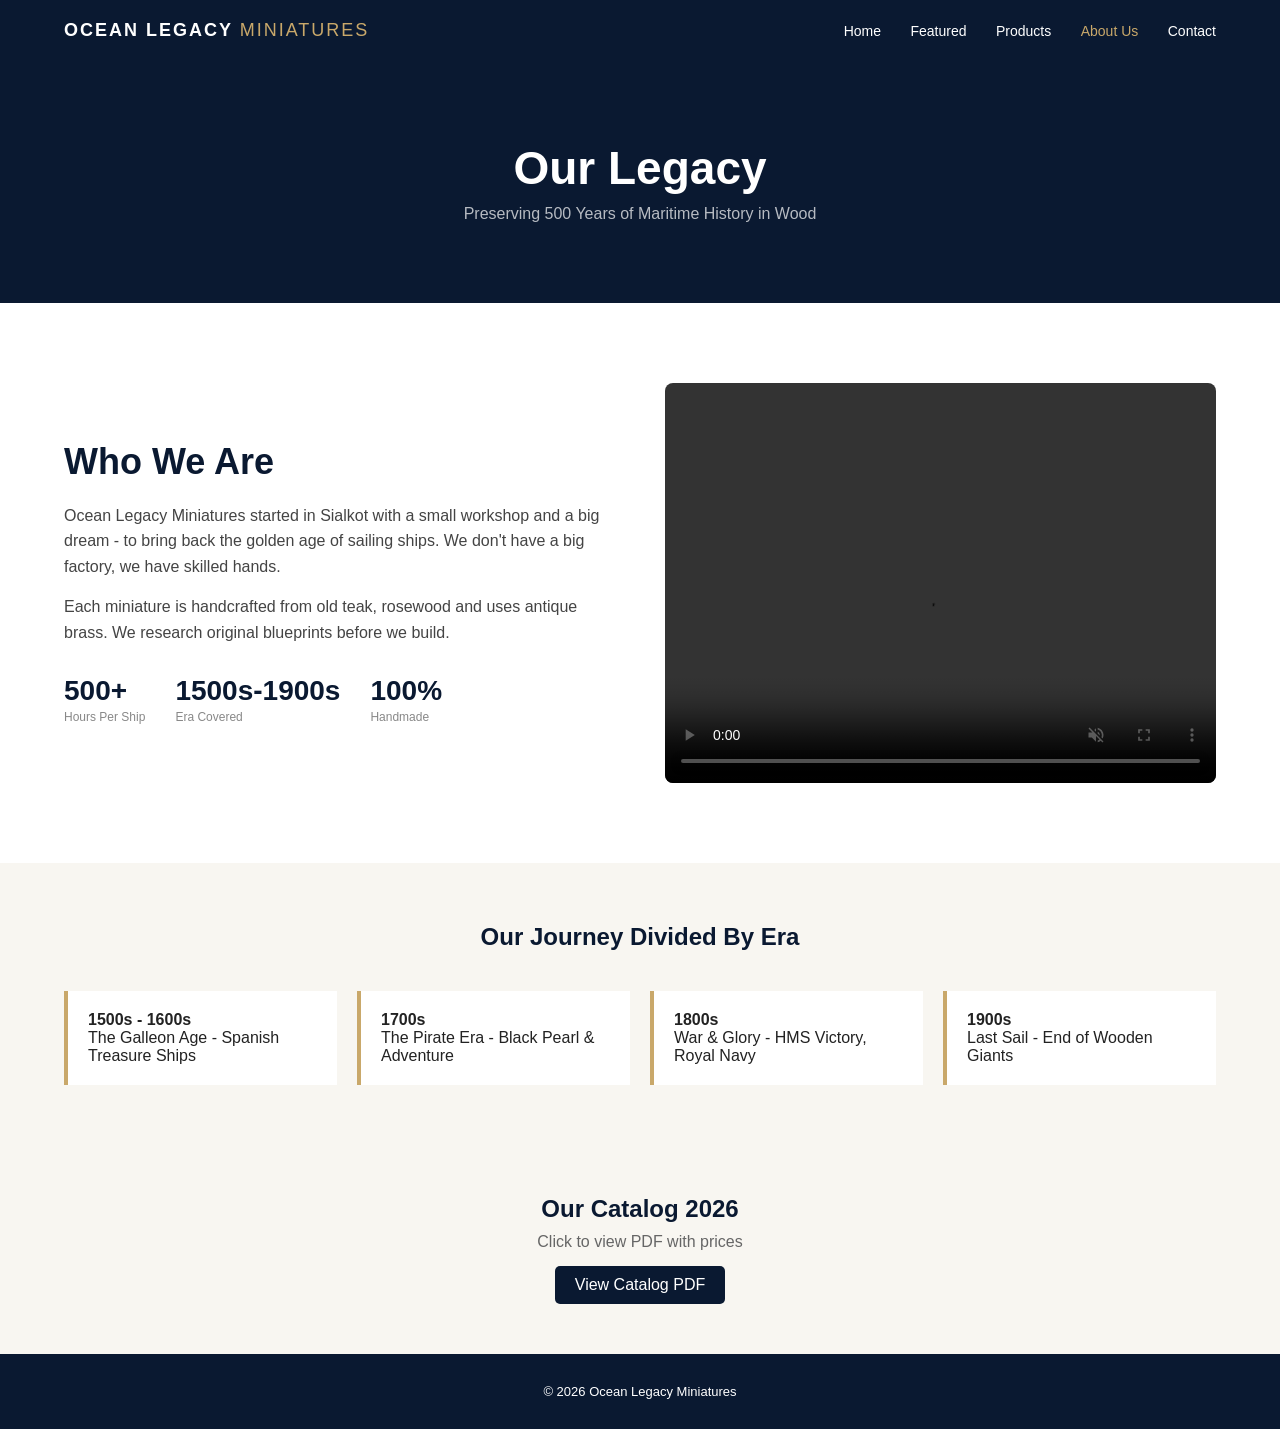
==== about.html @ 01c52fbf "Add files via upload" ====
<!DOCTYPE html>
<html lang="en">
<head>
    <meta charset="UTF-8">
    <meta name="viewport" content="width=device-width, initial-scale=1.0">
    <title>About Us - Ocean Legacy Miniatures</title>
    <link rel="stylesheet" href="style.css">
</head>
<body>

    <header class="navbar">
        <div class="logo">OCEAN LEGACY <span>MINIATURES</span></div>
        <nav>
            <a href="home.html">Home</a>
            <a href="featured.html">Featured</a>
            <a href="products.html">Products</a>
            <a href="about.html" class="active">About Us</a>
            <a href="contact.html">Contact</a>
        </nav>
    </header>

    <section class="page-header">
        <h1>Our Legacy</h1>
        <p>Preserving 500 Years of Maritime History in Wood</p>
    </section>

    <section class="about-section">
        <div class="container">
            <div class="about-grid">
                <div class="about-text">
                    <h2>Who We Are</h2>
                    <p>Ocean Legacy Miniatures started in Sialkot with a small workshop and a big dream - to bring back the golden age of sailing ships. We don't have a big factory, we have skilled hands.</p>
                    <p>Each miniature is handcrafted from old teak, rosewood and uses antique brass. We research original blueprints before we build.</p>

                    <div class="stats">
                        <div><strong>500+</strong><span>Hours Per Ship</span></div>
                        <div><strong>1500s-1900s</strong><span>Era Covered</span></div>
                        <div><strong>100%</strong><span>Handmade</span></div>
                    </div>
                </div>

                <div class="img-placeholder">
                    <video autoplay muted loop playsinline controls preload="metadata">
                        <source src="a.mp4" type="video/mp4">
                    </video>
                </div>
            </div>
        </div>
    </section>

    <section class="timeline">
        <div class="container">
            <h2>Our Journey Divided By Era</h2>
            <div class="timeline-grid">
                <div class="time-box"><h4>1500s - 1600s</h4><p>The Galleon Age - Spanish Treasure Ships</p></div>
                <div class="time-box"><h4>1700s</h4><p>The Pirate Era - Black Pearl &amp; Adventure</p></div>
                <div class="time-box"><h4>1800s</h4><p>War &amp; Glory - HMS Victory, Royal Navy</p></div>
                <div class="time-box"><h4>1900s</h4><p>Last Sail - End of Wooden Giants</p></div>
            </div>
        </div>
    </section>

    <section class="catalog-simple">
        <h2>Our Catalog 2026</h2>
        <p>Click to view PDF with prices</p>
        <a href="Ocean_Legacy_Catalog.pdf" target="_blank">View Catalog PDF</a>
    </section>

    <footer><p>© 2026 Ocean Legacy Miniatures</p></footer>

</body>
</html>
---- style.css ----
/* Ocean Legacy Miniatures */

* {
    margin: 0;
    padding: 0;
    box-sizing: border-box;
}

body {
    font-family: 'Segoe UI', Arial, sans-serif;
    background: #f8f6f1;
    color: #222;
}

img {
    max-width: 100%;
}

.container {
    width: 90%;
    max-width: 1200px;
    margin: 0 auto;
}

/* navbar */
.navbar {
    display: flex;
    justify-content: space-between;
    align-items: center;
    background: #0a1931;
    padding: 20px 5%;
    position: sticky;
    top: 0;
    z-index: 100;
}

.logo {
    color: white;
    font-size: 18px;
    font-weight: 800;
    letter-spacing: 2px;
}

.logo span {
    color: #c9a86a;
    font-weight: 300;
}

.navbar nav a {
    color: white;
    text-decoration: none;
    font-size: 14px;
    margin-left: 25px;
}

.navbar nav a:hover,
.navbar nav a.active {
    color: #c9a86a;
}

/* page header */
.page-header {
    background: #0a1931;
    color: white;
    text-align: center;
    padding: 80px 5%;
}

.page-header h1 {
    font-size: 46px;
}

.page-header p {
    margin-top: 10px;
    opacity: 0.7;
}

.category-filter {
    margin-top: 25px;
}

.cat-btn {
    display: inline-block;
    border: 1px solid #c9a86a;
    color: #c9a86a;
    text-decoration: none;
    padding: 8px 18px;
    margin: 5px;
}

.cat-btn:hover,
.cat-btn.active {
    background: #c9a86a;
    color: #0a1931;
}

/* home */
.full-banner img {
    width: 100%;
    height: 700px;
    object-fit: cover;
    display: block;
    max-width: none;
}

.details-section {
    background: white;
    padding: 80px 0;
}

.details-section h2 {
    text-align: center;
    font-size: 36px;
    color: #0a1931;
    margin-bottom: 50px;
}

.details-grid {
    display: grid;
    grid-template-columns: repeat(3, 1fr);
    gap: 30px;
}

.detail-box {
    background: #fcfaf7;
    border: 1px solid #e8e0d0;
    padding: 30px;
}

.detail-box h3 {
    color: #0a1931;
    margin-bottom: 10px;
}

/* product cards */
.product-category {
    padding: 60px 0;
}

.alt-bg {
    background: #fcfaf7;
}

.cat-title {
    color: #0a1931;
    font-size: 22px;
    border-bottom: 1px solid #e8e0d0;
    padding-bottom: 10px;
    margin-bottom: 30px;
}

.cat-title2 {
    color: #0a1931;
    font-size: 22px;
    text-align: center;
    border-bottom: 1px solid #e8e0d0;
    padding-bottom: 10px;
    margin-bottom: 30px;
}

.product-grid {
    display: grid;
    grid-template-columns: repeat(3, 1fr);
    gap: 25px;
}

.product-card {
    background: white;
    border: 1px solid #e8e0d0;
    overflow: hidden;
    transition: 0.3s;
}

.product-card:hover {
    transform: translateY(-5px);
    box-shadow: 0 10px 30px rgba(0, 0, 0, 0.1);
}

.card-img {
    display: block;
    height: 220px;
    overflow: hidden;
}

.card-img img {
    width: 100%;
    height: 100%;
    object-fit: cover;
    transition: 0.3s;
}

.card-img:hover img {
    transform: scale(1.1);
}

.card-info {
    padding: 20px;
}

.card-info h4 {
    color: #0a1931;
    margin: 5px 0;
}

.card-info p {
    color: #666;
    font-size: 13px;
    margin-bottom: 10px;
}

.year {
    color: #c9a86a;
    font-size: 11px;
    font-weight: 700;
    letter-spacing: 1px;
}

.price {
    color: #0a1931;
    font-weight: 800;
}

.custom-card {
    background: #0a1931;
    display: flex;
    align-items: center;
}

.custom-card h4,
.custom-card p {
    color: white;
}

.btn-small {
    display: inline-block;
    background: #c9a86a;
    color: #0a1931;
    text-decoration: none;
    font-size: 12px;
    font-weight: 700;
    padding: 8px 15px;
    margin-top: 15px;
}

/* about */
.about-section {
    background: white;
    padding: 80px 0;
}

.about-grid {
    display: grid;
    grid-template-columns: 1fr 1fr;
    gap: 50px;
    align-items: center;
}

.about-text h2 {
    color: #0a1931;
    font-size: 36px;
    margin-bottom: 20px;
}

.about-text p {
    color: #444;
    line-height: 1.6;
    margin-bottom: 15px;
}

.stats {
    display: flex;
    gap: 30px;
    margin-top: 30px;
}

.stats strong {
    display: block;
    color: #0a1931;
    font-size: 28px;
}

.stats span {
    color: #888;
    font-size: 12px;
}

.img-placeholder {
    height: 400px;
    border-radius: 8px;
    overflow: hidden;
}

.img-placeholder video {
    width: 100%;
    height: 100%;
    object-fit: cover;
}

.timeline {
    padding: 60px 0;
}

.timeline h2 {
    text-align: center;
    color: #0a1931;
    margin-bottom: 40px;
}

.timeline-grid {
    display: grid;
    grid-template-columns: repeat(4, 1fr);
    gap: 20px;
}

.time-box {
    background: white;
    border-left: 4px solid #c9a86a;
    padding: 20px;
}

.catalog-simple {
    text-align: center;
    padding: 50px 20px;
}

.catalog-simple h2 {
    color: #0a1931;
    margin-bottom: 10px;
}

.catalog-simple p {
    color: #666;
    margin-bottom: 15px;
}

.catalog-simple a {
    display: inline-block;
    background: #0a1931;
    color: white;
    text-decoration: none;
    padding: 10px 20px;
    border-radius: 5px;
}

/* contact */
.contact-section {
    padding: 40px 0;
}

.contact-wrapper {
    display: grid;
    grid-template-columns: 1fr 1.5fr;
    gap: 30px;
    background: white;
    padding: 30px;
}

.info-box {
    border-bottom: 1px solid #c9a86a;
    padding-bottom: 15px;
    margin-bottom: 15px;
}

.contact-form-main label {
    display: block;
    font-size: 13px;
    margin-top: 5px;
}

.contact-form-main input,
.contact-form-main select,
.contact-form-main textarea {
    width: 100%;
    padding: 10px;
    margin: 5px 0 10px;
    border: 1px solid #ddd;
}

.contact-form-main textarea {
    height: 110px;
}

.row {
    display: grid;
    grid-template-columns: 1fr 1fr;
    gap: 10px;
}

.btn {
    width: 100%;
    background: #0a1931;
    color: #c9a86a;
    font-weight: 700;
    padding: 12px;
    border: none;
    cursor: pointer;
}

.btn:hover {
    background: #122a5a;
}

.form-note {
    color: #888;
    font-size: 12px;
    margin-top: 8px;
}

footer {
    background: #0a1931;
    color: white;
    text-align: center;
    font-size: 13px;
    padding: 30px;
}

/* popup (uses :target so no js needed) */
.modal {
    display: none;
    position: fixed;
    top: 0;
    left: 0;
    width: 100%;
    height: 100%;
    z-index: 1000;
    align-items: center;
    justify-content: center;
}

.modal:target {
    display: flex;
}

.modal-bg {
    position: absolute;
    top: 0;
    left: 0;
    width: 100%;
    height: 100%;
    background: rgba(10, 25, 49, 0.85);
}

.modal-box {
    position: relative;
    display: grid;
    grid-template-columns: 1.3fr 1fr;
    width: 90%;
    max-width: 950px;
    background: white;
    overflow: hidden;
}

.modal-close {
    position: absolute;
    top: 8px;
    right: 14px;
    z-index: 2;
    color: white;
    font-size: 32px;
    text-decoration: none;
}

.modal-img {
    min-height: 400px;
    overflow: hidden;
}

.modal-img img {
    width: 100%;
    height: 100%;
    object-fit: cover;
    transition: 0.4s;
}

.modal-img:hover img {
    transform: scale(1.25);
}

.modal-info {
    display: flex;
    flex-direction: column;
    justify-content: center;
    padding: 40px 30px;
}

.modal-info h3 {
    color: #0a1931;
    font-size: 28px;
    margin: 6px 0;
}

.modal-info p {
    color: #666;
}

.modal-price {
    color: #0a1931;
    font-size: 32px;
    font-weight: 800;
    margin: 15px 0 25px;
}

.btn-buy,
.btn-cart {
    display: block;
    text-align: center;
    text-decoration: none;
    font-weight: 700;
    padding: 14px;
    margin-bottom: 12px;
}

.btn-buy {
    background: #c9a86a;
    color: #0a1931;
}

.btn-cart {
    background: #0a1931;
    color: #c9a86a;
}

/* mobile */
@media (max-width: 768px) {
    .navbar {
        flex-direction: column;
        gap: 10px;
    }

    .navbar nav a {
        margin: 0 8px;
    }

    .page-header h1 {
        font-size: 32px;
    }

    .full-banner img {
        height: auto;
    }

    .details-grid,
    .product-grid,
    .about-grid,
    .timeline-grid,
    .contact-wrapper,
    .row,
    .modal-box {
        grid-template-columns: 1fr;
    }

    .modal-box {
        max-height: 90vh;
        overflow-y: auto;
    }

    .modal-img {
        min-height: 220px;
    }
}
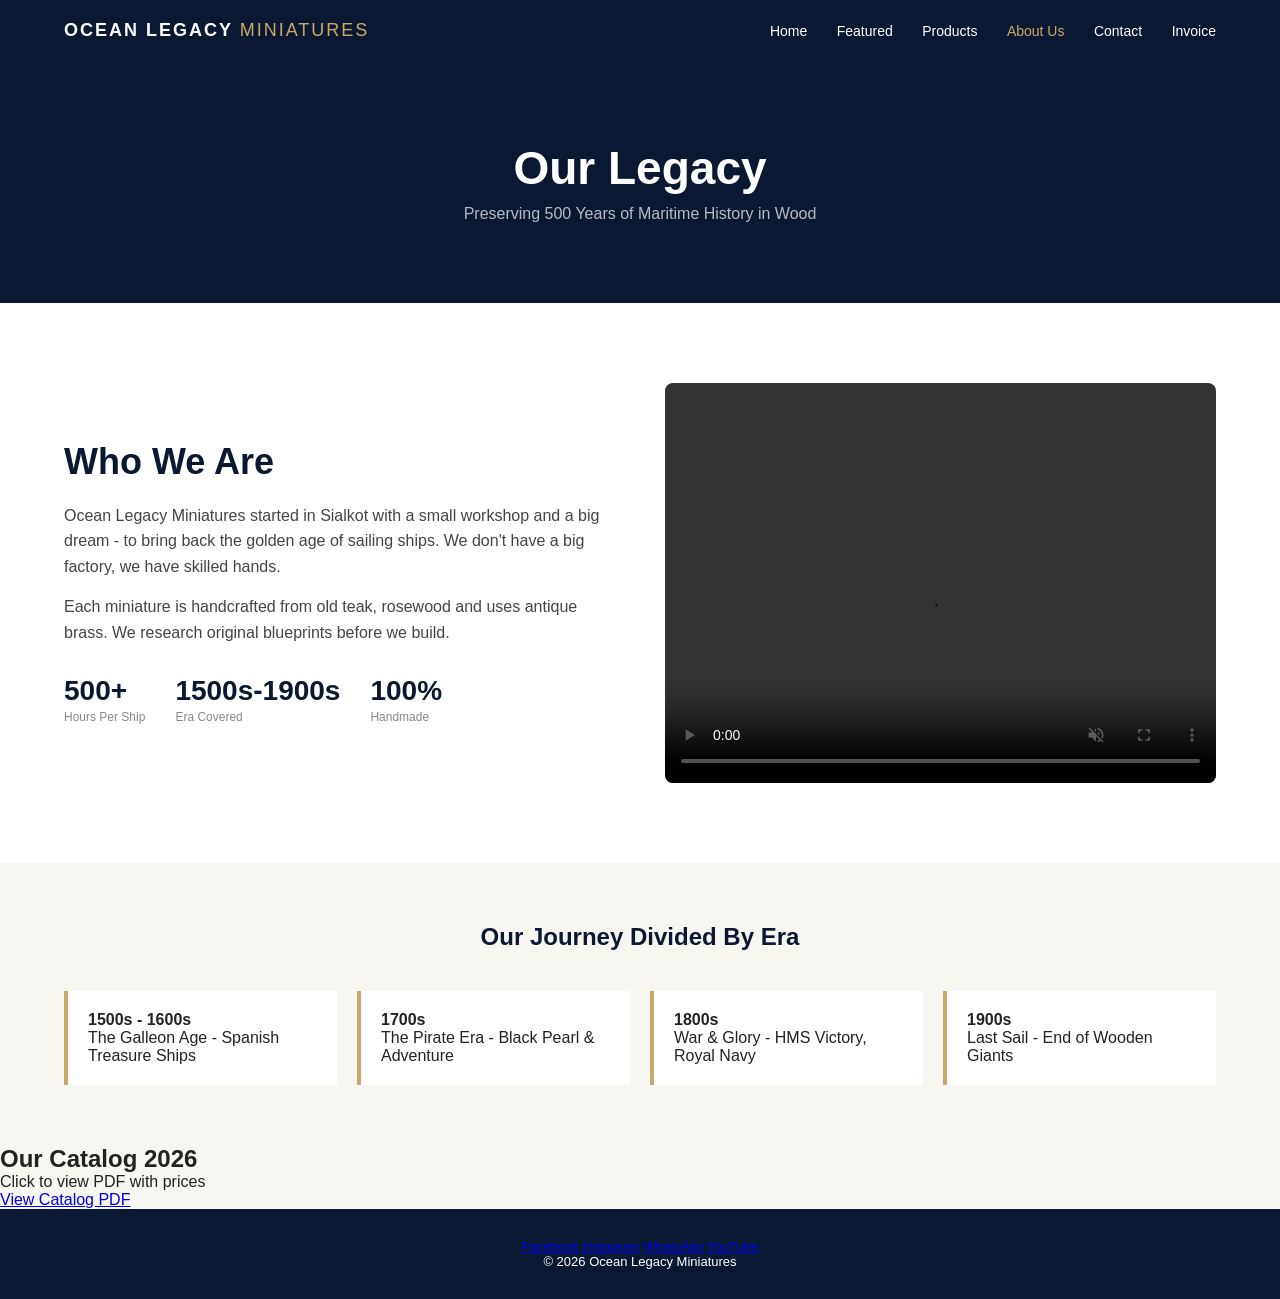
==== commit 7f0ecdce: "Add files via upload" ====
--- a/about.html
+++ b/about.html
@@ -1,72 +1,82 @@
-<!DOCTYPE html>
-<html lang="en">
-<head>
-    <meta charset="UTF-8">
-    <meta name="viewport" content="width=device-width, initial-scale=1.0">
-    <title>About Us - Ocean Legacy Miniatures</title>
-    <link rel="stylesheet" href="style.css">
-</head>
-<body>
-
-    <header class="navbar">
-        <div class="logo">OCEAN LEGACY <span>MINIATURES</span></div>
-        <nav>
-            <a href="home.html">Home</a>
-            <a href="featured.html">Featured</a>
-            <a href="products.html">Products</a>
-            <a href="about.html" class="active">About Us</a>
-            <a href="contact.html">Contact</a>
-        </nav>
-    </header>
-
-    <section class="page-header">
-        <h1>Our Legacy</h1>
-        <p>Preserving 500 Years of Maritime History in Wood</p>
-    </section>
-
-    <section class="about-section">
-        <div class="container">
-            <div class="about-grid">
-                <div class="about-text">
-                    <h2>Who We Are</h2>
-                    <p>Ocean Legacy Miniatures started in Sialkot with a small workshop and a big dream - to bring back the golden age of sailing ships. We don't have a big factory, we have skilled hands.</p>
-                    <p>Each miniature is handcrafted from old teak, rosewood and uses antique brass. We research original blueprints before we build.</p>
-
-                    <div class="stats">
-                        <div><strong>500+</strong><span>Hours Per Ship</span></div>
-                        <div><strong>1500s-1900s</strong><span>Era Covered</span></div>
-                        <div><strong>100%</strong><span>Handmade</span></div>
-                    </div>
-                </div>
-
-                <div class="img-placeholder">
-                    <video autoplay muted loop playsinline controls preload="metadata">
-                        <source src="a.mp4" type="video/mp4">
-                    </video>
-                </div>
-            </div>
-        </div>
-    </section>
-
-    <section class="timeline">
-        <div class="container">
-            <h2>Our Journey Divided By Era</h2>
-            <div class="timeline-grid">
-                <div class="time-box"><h4>1500s - 1600s</h4><p>The Galleon Age - Spanish Treasure Ships</p></div>
-                <div class="time-box"><h4>1700s</h4><p>The Pirate Era - Black Pearl &amp; Adventure</p></div>
-                <div class="time-box"><h4>1800s</h4><p>War &amp; Glory - HMS Victory, Royal Navy</p></div>
-                <div class="time-box"><h4>1900s</h4><p>Last Sail - End of Wooden Giants</p></div>
-            </div>
-        </div>
-    </section>
-
-    <section class="catalog-simple">
-        <h2>Our Catalog 2026</h2>
-        <p>Click to view PDF with prices</p>
-        <a href="Ocean_Legacy_Catalog.pdf" target="_blank">View Catalog PDF</a>
-    </section>
-
-    <footer><p>© 2026 Ocean Legacy Miniatures</p></footer>
-
-</body>
-</html>
+<!DOCTYPE html>
+<html lang="en">
+<head>
+    <meta charset="UTF-8">
+    <meta name="viewport" content="width=device-width, initial-scale=1.0">
+    <title>About Us - Ocean Legacy Miniatures</title>
+    <link rel="stylesheet" href="style.css">
+    <link rel="stylesheet" href="social.css">
+</head>
+<body>
+
+    <header class="navbar">
+        <div class="logo">OCEAN LEGACY <span>MINIATURES</span></div>
+        <nav>
+             <a href="index.html">Home</a>
+            <a href="featured.html">Featured</a>
+            <a href="products.html">Products</a>
+            <a href="about.html" class="active">About Us</a>
+            <a href="contact.html">Contact</a>
+            <a href="invoice.html" >Invoice</a>
+        </nav>
+    </header>
+
+    <section class="page-header">
+        <h1>Our Legacy</h1>
+        <p>Preserving 500 Years of Maritime History in Wood</p>
+    </section>
+
+    <section class="about-section">
+        <div class="container">
+            <div class="about-grid">
+                <div class="about-text">
+                    <h2>Who We Are</h2>
+                    <p>Ocean Legacy Miniatures started in Sialkot with a small workshop and a big dream - to bring back the golden age of sailing ships. We don't have a big factory, we have skilled hands.</p>
+                    <p>Each miniature is handcrafted from old teak, rosewood and uses antique brass. We research original blueprints before we build.</p>
+
+                    <div class="stats">
+                        <div><strong>500+</strong><span>Hours Per Ship</span></div>
+                        <div><strong>1500s-1900s</strong><span>Era Covered</span></div>
+                        <div><strong>100%</strong><span>Handmade</span></div>
+                    </div>
+                </div>
+
+                <div class="img-placeholder">
+                    <video autoplay muted loop playsinline controls preload="metadata">
+                        <source src="a.mp4" type="video/mp4">
+                    </video>
+                </div>
+            </div>
+        </div>
+    </section>
+
+    <section class="timeline">
+        <div class="container">
+            <h2>Our Journey Divided By Era</h2>
+            <div class="timeline-grid">
+                <div class="time-box"><h4>1500s - 1600s</h4><p>The Galleon Age - Spanish Treasure Ships</p></div>
+                <div class="time-box"><h4>1700s</h4><p>The Pirate Era - Black Pearl &amp; Adventure</p></div>
+                <div class="time-box"><h4>1800s</h4><p>War &amp; Glory - HMS Victory, Royal Navy</p></div>
+                <div class="time-box"><h4>1900s</h4><p>Last Sail - End of Wooden Giants</p></div>
+            </div>
+        </div>
+    </section>
+
+    <section class="catalog">
+        <h2>Our Catalog 2026</h2>
+        <p>Click to view PDF with prices</p>
+        <a href="Ocean_Legacy_Catalog.pdf" target="_blank">View Catalog PDF</a>
+    </section>
+
+    <footer>
+        <div class="social-links">
+            <a href="https://facebook.com/YOUR_PAGE" target="_blank" rel="noopener noreferrer">Facebook</a>
+            <a href="https://instagram.com/YOUR_PAGE" target="_blank" rel="noopener noreferrer">Instagram</a>
+            <a href="https://wa.me/923000000000" target="_blank" rel="noopener noreferrer">WhatsApp</a>
+            <a href="https://youtube.com/" target="_blank" rel="noopener noreferrer">YouTube</a>
+        </div>
+        <p>© 2026 Ocean Legacy Miniatures</p>
+    </footer>
+
+</body>
+</html>
--- a/style.css
+++ b/style.css
@@ -1,560 +1,560 @@
-/* Ocean Legacy Miniatures */
-
-* {
-    margin: 0;
-    padding: 0;
-    box-sizing: border-box;
-}
-
-body {
-    font-family: 'Segoe UI', Arial, sans-serif;
-    background: #f8f6f1;
-    color: #222;
-}
-
-img {
-    max-width: 100%;
-}
-
-.container {
-    width: 90%;
-    max-width: 1200px;
-    margin: 0 auto;
-}
-
-/* navbar */
-.navbar {
-    display: flex;
-    justify-content: space-between;
-    align-items: center;
-    background: #0a1931;
-    padding: 20px 5%;
-    position: sticky;
-    top: 0;
-    z-index: 100;
-}
-
-.logo {
-    color: white;
-    font-size: 18px;
-    font-weight: 800;
-    letter-spacing: 2px;
-}
-
-.logo span {
-    color: #c9a86a;
-    font-weight: 300;
-}
-
-.navbar nav a {
-    color: white;
-    text-decoration: none;
-    font-size: 14px;
-    margin-left: 25px;
-}
-
-.navbar nav a:hover,
-.navbar nav a.active {
-    color: #c9a86a;
-}
-
-/* page header */
-.page-header {
-    background: #0a1931;
-    color: white;
-    text-align: center;
-    padding: 80px 5%;
-}
-
-.page-header h1 {
-    font-size: 46px;
-}
-
-.page-header p {
-    margin-top: 10px;
-    opacity: 0.7;
-}
-
-.category-filter {
-    margin-top: 25px;
-}
-
-.cat-btn {
-    display: inline-block;
-    border: 1px solid #c9a86a;
-    color: #c9a86a;
-    text-decoration: none;
-    padding: 8px 18px;
-    margin: 5px;
-}
-
-.cat-btn:hover,
-.cat-btn.active {
-    background: #c9a86a;
-    color: #0a1931;
-}
-
-/* home */
-.full-banner img {
-    width: 100%;
-    height: 700px;
-    object-fit: cover;
-    display: block;
-    max-width: none;
-}
-
-.details-section {
-    background: white;
-    padding: 80px 0;
-}
-
-.details-section h2 {
-    text-align: center;
-    font-size: 36px;
-    color: #0a1931;
-    margin-bottom: 50px;
-}
-
-.details-grid {
-    display: grid;
-    grid-template-columns: repeat(3, 1fr);
-    gap: 30px;
-}
-
-.detail-box {
-    background: #fcfaf7;
-    border: 1px solid #e8e0d0;
-    padding: 30px;
-}
-
-.detail-box h3 {
-    color: #0a1931;
-    margin-bottom: 10px;
-}
-
-/* product cards */
-.product-category {
-    padding: 60px 0;
-}
-
-.alt-bg {
-    background: #fcfaf7;
-}
-
-.cat-title {
-    color: #0a1931;
-    font-size: 22px;
-    border-bottom: 1px solid #e8e0d0;
-    padding-bottom: 10px;
-    margin-bottom: 30px;
-}
-
-.cat-title2 {
-    color: #0a1931;
-    font-size: 22px;
-    text-align: center;
-    border-bottom: 1px solid #e8e0d0;
-    padding-bottom: 10px;
-    margin-bottom: 30px;
-}
-
-.product-grid {
-    display: grid;
-    grid-template-columns: repeat(3, 1fr);
-    gap: 25px;
-}
-
-.product-card {
-    background: white;
-    border: 1px solid #e8e0d0;
-    overflow: hidden;
-    transition: 0.3s;
-}
-
-.product-card:hover {
-    transform: translateY(-5px);
-    box-shadow: 0 10px 30px rgba(0, 0, 0, 0.1);
-}
-
-.card-img {
-    display: block;
-    height: 220px;
-    overflow: hidden;
-}
-
-.card-img img {
-    width: 100%;
-    height: 100%;
-    object-fit: cover;
-    transition: 0.3s;
-}
-
-.card-img:hover img {
-    transform: scale(1.1);
-}
-
-.card-info {
-    padding: 20px;
-}
-
-.card-info h4 {
-    color: #0a1931;
-    margin: 5px 0;
-}
-
-.card-info p {
-    color: #666;
-    font-size: 13px;
-    margin-bottom: 10px;
-}
-
-.year {
-    color: #c9a86a;
-    font-size: 11px;
-    font-weight: 700;
-    letter-spacing: 1px;
-}
-
-.price {
-    color: #0a1931;
-    font-weight: 800;
-}
-
-.custom-card {
-    background: #0a1931;
-    display: flex;
-    align-items: center;
-}
-
-.custom-card h4,
-.custom-card p {
-    color: white;
-}
-
-.btn-small {
-    display: inline-block;
-    background: #c9a86a;
-    color: #0a1931;
-    text-decoration: none;
-    font-size: 12px;
-    font-weight: 700;
-    padding: 8px 15px;
-    margin-top: 15px;
-}
-
-/* about */
-.about-section {
-    background: white;
-    padding: 80px 0;
-}
-
-.about-grid {
-    display: grid;
-    grid-template-columns: 1fr 1fr;
-    gap: 50px;
-    align-items: center;
-}
-
-.about-text h2 {
-    color: #0a1931;
-    font-size: 36px;
-    margin-bottom: 20px;
-}
-
-.about-text p {
-    color: #444;
-    line-height: 1.6;
-    margin-bottom: 15px;
-}
-
-.stats {
-    display: flex;
-    gap: 30px;
-    margin-top: 30px;
-}
-
-.stats strong {
-    display: block;
-    color: #0a1931;
-    font-size: 28px;
-}
-
-.stats span {
-    color: #888;
-    font-size: 12px;
-}
-
-.img-placeholder {
-    height: 400px;
-    border-radius: 8px;
-    overflow: hidden;
-}
-
-.img-placeholder video {
-    width: 100%;
-    height: 100%;
-    object-fit: cover;
-}
-
-.timeline {
-    padding: 60px 0;
-}
-
-.timeline h2 {
-    text-align: center;
-    color: #0a1931;
-    margin-bottom: 40px;
-}
-
-.timeline-grid {
-    display: grid;
-    grid-template-columns: repeat(4, 1fr);
-    gap: 20px;
-}
-
-.time-box {
-    background: white;
-    border-left: 4px solid #c9a86a;
-    padding: 20px;
-}
-
-.catalog-simple {
-    text-align: center;
-    padding: 50px 20px;
-}
-
-.catalog-simple h2 {
-    color: #0a1931;
-    margin-bottom: 10px;
-}
-
-.catalog-simple p {
-    color: #666;
-    margin-bottom: 15px;
-}
-
-.catalog-simple a {
-    display: inline-block;
-    background: #0a1931;
-    color: white;
-    text-decoration: none;
-    padding: 10px 20px;
-    border-radius: 5px;
-}
-
-/* contact */
-.contact-section {
-    padding: 40px 0;
-}
-
-.contact-wrapper {
-    display: grid;
-    grid-template-columns: 1fr 1.5fr;
-    gap: 30px;
-    background: white;
-    padding: 30px;
-}
-
-.info-box {
-    border-bottom: 1px solid #c9a86a;
-    padding-bottom: 15px;
-    margin-bottom: 15px;
-}
-
-.contact-form-main label {
-    display: block;
-    font-size: 13px;
-    margin-top: 5px;
-}
-
-.contact-form-main input,
-.contact-form-main select,
-.contact-form-main textarea {
-    width: 100%;
-    padding: 10px;
-    margin: 5px 0 10px;
-    border: 1px solid #ddd;
-}
-
-.contact-form-main textarea {
-    height: 110px;
-}
-
-.row {
-    display: grid;
-    grid-template-columns: 1fr 1fr;
-    gap: 10px;
-}
-
-.btn {
-    width: 100%;
-    background: #0a1931;
-    color: #c9a86a;
-    font-weight: 700;
-    padding: 12px;
-    border: none;
-    cursor: pointer;
-}
-
-.btn:hover {
-    background: #122a5a;
-}
-
-.form-note {
-    color: #888;
-    font-size: 12px;
-    margin-top: 8px;
-}
-
-footer {
-    background: #0a1931;
-    color: white;
-    text-align: center;
-    font-size: 13px;
-    padding: 30px;
-}
-
-/* popup (uses :target so no js needed) */
-.modal {
-    display: none;
-    position: fixed;
-    top: 0;
-    left: 0;
-    width: 100%;
-    height: 100%;
-    z-index: 1000;
-    align-items: center;
-    justify-content: center;
-}
-
-.modal:target {
-    display: flex;
-}
-
-.modal-bg {
-    position: absolute;
-    top: 0;
-    left: 0;
-    width: 100%;
-    height: 100%;
-    background: rgba(10, 25, 49, 0.85);
-}
-
-.modal-box {
-    position: relative;
-    display: grid;
-    grid-template-columns: 1.3fr 1fr;
-    width: 90%;
-    max-width: 950px;
-    background: white;
-    overflow: hidden;
-}
-
-.modal-close {
-    position: absolute;
-    top: 8px;
-    right: 14px;
-    z-index: 2;
-    color: white;
-    font-size: 32px;
-    text-decoration: none;
-}
-
-.modal-img {
-    min-height: 400px;
-    overflow: hidden;
-}
-
-.modal-img img {
-    width: 100%;
-    height: 100%;
-    object-fit: cover;
-    transition: 0.4s;
-}
-
-.modal-img:hover img {
-    transform: scale(1.25);
-}
-
-.modal-info {
-    display: flex;
-    flex-direction: column;
-    justify-content: center;
-    padding: 40px 30px;
-}
-
-.modal-info h3 {
-    color: #0a1931;
-    font-size: 28px;
-    margin: 6px 0;
-}
-
-.modal-info p {
-    color: #666;
-}
-
-.modal-price {
-    color: #0a1931;
-    font-size: 32px;
-    font-weight: 800;
-    margin: 15px 0 25px;
-}
-
-.btn-buy,
-.btn-cart {
-    display: block;
-    text-align: center;
-    text-decoration: none;
-    font-weight: 700;
-    padding: 14px;
-    margin-bottom: 12px;
-}
-
-.btn-buy {
-    background: #c9a86a;
-    color: #0a1931;
-}
-
-.btn-cart {
-    background: #0a1931;
-    color: #c9a86a;
-}
-
-/* mobile */
-@media (max-width: 768px) {
-    .navbar {
-        flex-direction: column;
-        gap: 10px;
-    }
-
-    .navbar nav a {
-        margin: 0 8px;
-    }
-
-    .page-header h1 {
-        font-size: 32px;
-    }
-
-    .full-banner img {
-        height: auto;
-    }
-
-    .details-grid,
-    .product-grid,
-    .about-grid,
-    .timeline-grid,
-    .contact-wrapper,
-    .row,
-    .modal-box {
-        grid-template-columns: 1fr;
-    }
-
-    .modal-box {
-        max-height: 90vh;
-        overflow-y: auto;
-    }
-
-    .modal-img {
-        min-height: 220px;
-    }
-}
+
+
+* {
+    margin: 0;
+    padding: 0;
+    box-sizing: border-box;
+}
+
+body {
+    font-family: 'Segoe UI', Arial, sans-serif;
+    background: #f8f6f1;
+    color: #222;
+}
+
+img {
+    max-width: 100%;
+}
+
+.container {
+    width: 90%;
+    max-width: 1200px;
+    margin: 0 auto;
+}
+
+/* navbar */
+.navbar {
+    display: flex;
+    justify-content: space-between;
+    align-items: center;
+    background: #0a1931;
+    padding: 20px 5%;
+    position: sticky;
+    top: 0;
+    z-index: 100;
+}
+
+.logo {
+    color: white;
+    font-size: 18px;
+    font-weight: 800;
+    letter-spacing: 2px;
+}
+
+.logo span {
+    color: #c9a86a;
+    font-weight: 300;
+}
+
+.navbar nav a {
+    color: white;
+    text-decoration: none;
+    font-size: 14px;
+    margin-left: 25px;
+}
+
+.navbar nav a:hover,
+.navbar nav a.active {
+    color: #c9a86a;
+}
+
+/* page header */
+.page-header {
+    background: #0a1931;
+    color: white;
+    text-align: center;
+    padding: 80px 5%;
+}
+
+.page-header h1 {
+    font-size: 46px;
+}
+
+.page-header p {
+    margin-top: 10px;
+    opacity: 0.7;
+}
+
+.category-filter {
+    margin-top: 25px;
+}
+
+.cat-btn {
+    display: inline-block;
+    border: 1px solid #c9a86a;
+    color: #c9a86a;
+    text-decoration: none;
+    padding: 8px 18px;
+    margin: 5px;
+}
+
+.cat-btn:hover,
+.cat-btn.active {
+    background: #c9a86a;
+    color: #0a1931;
+}
+
+/* home */
+.full-banner img {
+    width: 100%;
+    height: 700px;
+    object-fit: cover;
+    display: block;
+    max-width: none;
+}
+
+.details-section {
+    background: white;
+    padding: 80px 0;
+}
+
+.details-section h2 {
+    text-align: center;
+    font-size: 36px;
+    color: #0a1931;
+    margin-bottom: 50px;
+}
+
+.details-grid {
+    display: grid;
+    grid-template-columns: repeat(3, 1fr);
+    gap: 30px;
+}
+
+.detail-box {
+    background: #fcfaf7;
+    border: 1px solid #e8e0d0;
+    padding: 30px;
+}
+
+.detail-box h3 {
+    color: #0a1931;
+    margin-bottom: 10px;
+}
+
+/* product cards */
+.product-category {
+    padding: 60px 0;
+}
+
+.alt-bg {
+    background: #fcfaf7;
+}
+
+.cat-title {
+    color: #0a1931;
+    font-size: 22px;
+    border-bottom: 1px solid #e8e0d0;
+    padding-bottom: 10px;
+    margin-bottom: 30px;
+}
+
+.cat-title2 {
+    color: #0a1931;
+    font-size: 22px;
+    text-align: center;
+    border-bottom: 1px solid #e8e0d0;
+    padding-bottom: 10px;
+    margin-bottom: 30px;
+}
+
+.product-grid {
+    display: grid;
+    grid-template-columns: repeat(3, 1fr);
+    gap: 25px;
+}
+
+.product-card {
+    background: white;
+    border: 1px solid #e8e0d0;
+    overflow: hidden;
+    transition: 0.3s;
+}
+
+.product-card:hover {
+    transform: translateY(-5px);
+    box-shadow: 0 10px 30px rgba(0, 0, 0, 0.1);
+}
+
+.card-img {
+    display: block;
+    height: 220px;
+    overflow: hidden;
+}
+
+.card-img img {
+    width: 100%;
+    height: 100%;
+    object-fit: cover;
+    transition: 0.3s;
+}
+
+.card-img:hover img {
+    transform: scale(1.1);
+}
+
+.card-info {
+    padding: 20px;
+}
+
+.card-info h4 {
+    color: #0a1931;
+    margin: 5px 0;
+}
+
+.card-info p {
+    color: #666;
+    font-size: 13px;
+    margin-bottom: 10px;
+}
+
+.year {
+    color: #c9a86a;
+    font-size: 11px;
+    font-weight: 700;
+    letter-spacing: 1px;
+}
+
+.price {
+    color: #0a1931;
+    font-weight: 800;
+}
+
+.custom-card {
+    background: #0a1931;
+    display: flex;
+    align-items: center;
+}
+
+.custom-card h4,
+.custom-card p {
+    color: white;
+}
+
+.btn-small {
+    display: inline-block;
+    background: #c9a86a;
+    color: #0a1931;
+    text-decoration: none;
+    font-size: 12px;
+    font-weight: 700;
+    padding: 8px 15px;
+    margin-top: 15px;
+}
+
+/* about */
+.about-section {
+    background: white;
+    padding: 80px 0;
+}
+
+.about-grid {
+    display: grid;
+    grid-template-columns: 1fr 1fr;
+    gap: 50px;
+    align-items: center;
+}
+
+.about-text h2 {
+    color: #0a1931;
+    font-size: 36px;
+    margin-bottom: 20px;
+}
+
+.about-text p {
+    color: #444;
+    line-height: 1.6;
+    margin-bottom: 15px;
+}
+
+.stats {
+    display: flex;
+    gap: 30px;
+    margin-top: 30px;
+}
+
+.stats strong {
+    display: block;
+    color: #0a1931;
+    font-size: 28px;
+}
+
+.stats span {
+    color: #888;
+    font-size: 12px;
+}
+
+.img-placeholder {
+    height: 400px;
+    border-radius: 8px;
+    overflow: hidden;
+}
+
+.img-placeholder video {
+    width: 100%;
+    height: 100%;
+    object-fit: cover;
+}
+
+.timeline {
+    padding: 60px 0;
+}
+
+.timeline h2 {
+    text-align: center;
+    color: #0a1931;
+    margin-bottom: 40px;
+}
+
+.timeline-grid {
+    display: grid;
+    grid-template-columns: repeat(4, 1fr);
+    gap: 20px;
+}
+
+.time-box {
+    background: white;
+    border-left: 4px solid #c9a86a;
+    padding: 20px;
+}
+
+.catalog-simple{
+    text-align: center;
+    padding: 50px 20px;
+}
+
+.catalog-simple h2 {
+    color: #0a1931;
+    margin-bottom: 10px;
+}
+
+.catalog-simple p {
+    color: #666;
+    margin-bottom: 15px;
+}
+
+.catalog-simple a {
+    display: inline-block;
+    background: #0a1931;
+    color: white;
+    text-decoration: none;
+    padding: 10px 20px;
+    border-radius: 5px;
+}
+
+/* contact */
+.contact-section {
+    padding: 40px 0;
+}
+
+.contact-wrapper {
+    display: grid;
+    grid-template-columns: 1fr 1.5fr;
+    gap: 30px;
+    background: white;
+    padding: 30px;
+}
+
+.info-box {
+    border-bottom: 1px solid #c9a86a;
+    padding-bottom: 15px;
+    margin-bottom: 15px;
+}
+
+.contact-form-main label {
+    display: block;
+    font-size: 13px;
+    margin-top: 5px;
+}
+
+.contact-form-main input,
+.contact-form-main select,
+.contact-form-main textarea {
+    width: 100%;
+    padding: 10px;
+    margin: 5px 0 10px;
+    border: 1px solid #ddd;
+}
+
+.contact-form-main textarea {
+    height: 110px;
+}
+
+.row {
+    display: grid;
+    grid-template-columns: 1fr 1fr;
+    gap: 10px;
+}
+
+.btn {
+    width: 100%;
+    background: #0a1931;
+    color: #c9a86a;
+    font-weight: 700;
+    padding: 12px;
+    border: none;
+    cursor: pointer;
+}
+
+.btn:hover {
+    background: #122a5a;
+}
+
+.form-note {
+    color: #888;
+    font-size: 12px;
+    margin-top: 8px;
+}
+
+footer {
+    background: #0a1931;
+    color: white;
+    text-align: center;
+    font-size: 13px;
+    padding: 30px;
+}
+
+/* popup (uses :target so no js needed) */
+.modal {
+    display: none;
+    position: fixed;
+    top: 0;
+    left: 0;
+    width: 100%;
+    height: 100%;
+    z-index: 1000;
+    align-items: center;
+    justify-content: center;
+}
+
+.modal:target {
+    display: flex;
+}
+
+.modal-bg {
+    position: absolute;
+    top: 0;
+    left: 0;
+    width: 100%;
+    height: 100%;
+    background: rgba(10, 25, 49, 0.85);
+}
+
+.modal-box {
+    position: relative;
+    display: grid;
+    grid-template-columns: 1.3fr 1fr;
+    width: 90%;
+    max-width: 950px;
+    background: white;
+    overflow: hidden;
+}
+
+.modal-close {
+    position: absolute;
+    top: 8px;
+    right: 14px;
+    z-index: 2;
+    color: white;
+    font-size: 32px;
+    text-decoration: none;
+}
+
+.modal-img {
+    min-height: 400px;
+    overflow: hidden;
+}
+
+.modal-img img {
+    width: 100%;
+    height: 100%;
+    object-fit: cover;
+    transition: 0.4s;
+}
+
+.modal-img:hover img {
+    transform: scale(1.25);
+}
+
+.modal-info {
+    display: flex;
+    flex-direction: column;
+    justify-content: center;
+    padding: 40px 30px;
+}
+
+.modal-info h3 {
+    color: #0a1931;
+    font-size: 28px;
+    margin: 6px 0;
+}
+
+.modal-info p {
+    color: #666;
+}
+
+.modal-price {
+    color: #0a1931;
+    font-size: 32px;
+    font-weight: 800;
+    margin: 15px 0 25px;
+}
+
+.btn-buy,
+.btn-cart {
+    display: block;
+    text-align: center;
+    text-decoration: none;
+    font-weight: 700;
+    padding: 14px;
+    margin-bottom: 12px;
+}
+
+.btn-buy {
+    background: #c9a86a;
+    color: #0a1931;
+}
+
+.btn-cart {
+    background: #0a1931;
+    color: #c9a86a;
+}
+
+/* mobile */
+@media (max-width: 768px) {
+    .navbar {
+        flex-direction: column;
+        gap: 10px;
+    }
+
+    .navbar nav a {
+        margin: 0 8px;
+    }
+
+    .page-header h1 {
+        font-size: 32px;
+    }
+
+    .full-banner img {
+        height: auto;
+    }
+
+    .details-grid,
+    .product-grid,
+    .about-grid,
+    .timeline-grid,
+    .contact-wrapper,
+    .row,
+    .modal-box {
+        grid-template-columns: 1fr;
+    }
+
+    .modal-box {
+        max-height: 90vh;
+        overflow-y: auto;
+    }
+
+    .modal-img {
+        min-height: 220px;
+    }
+}
